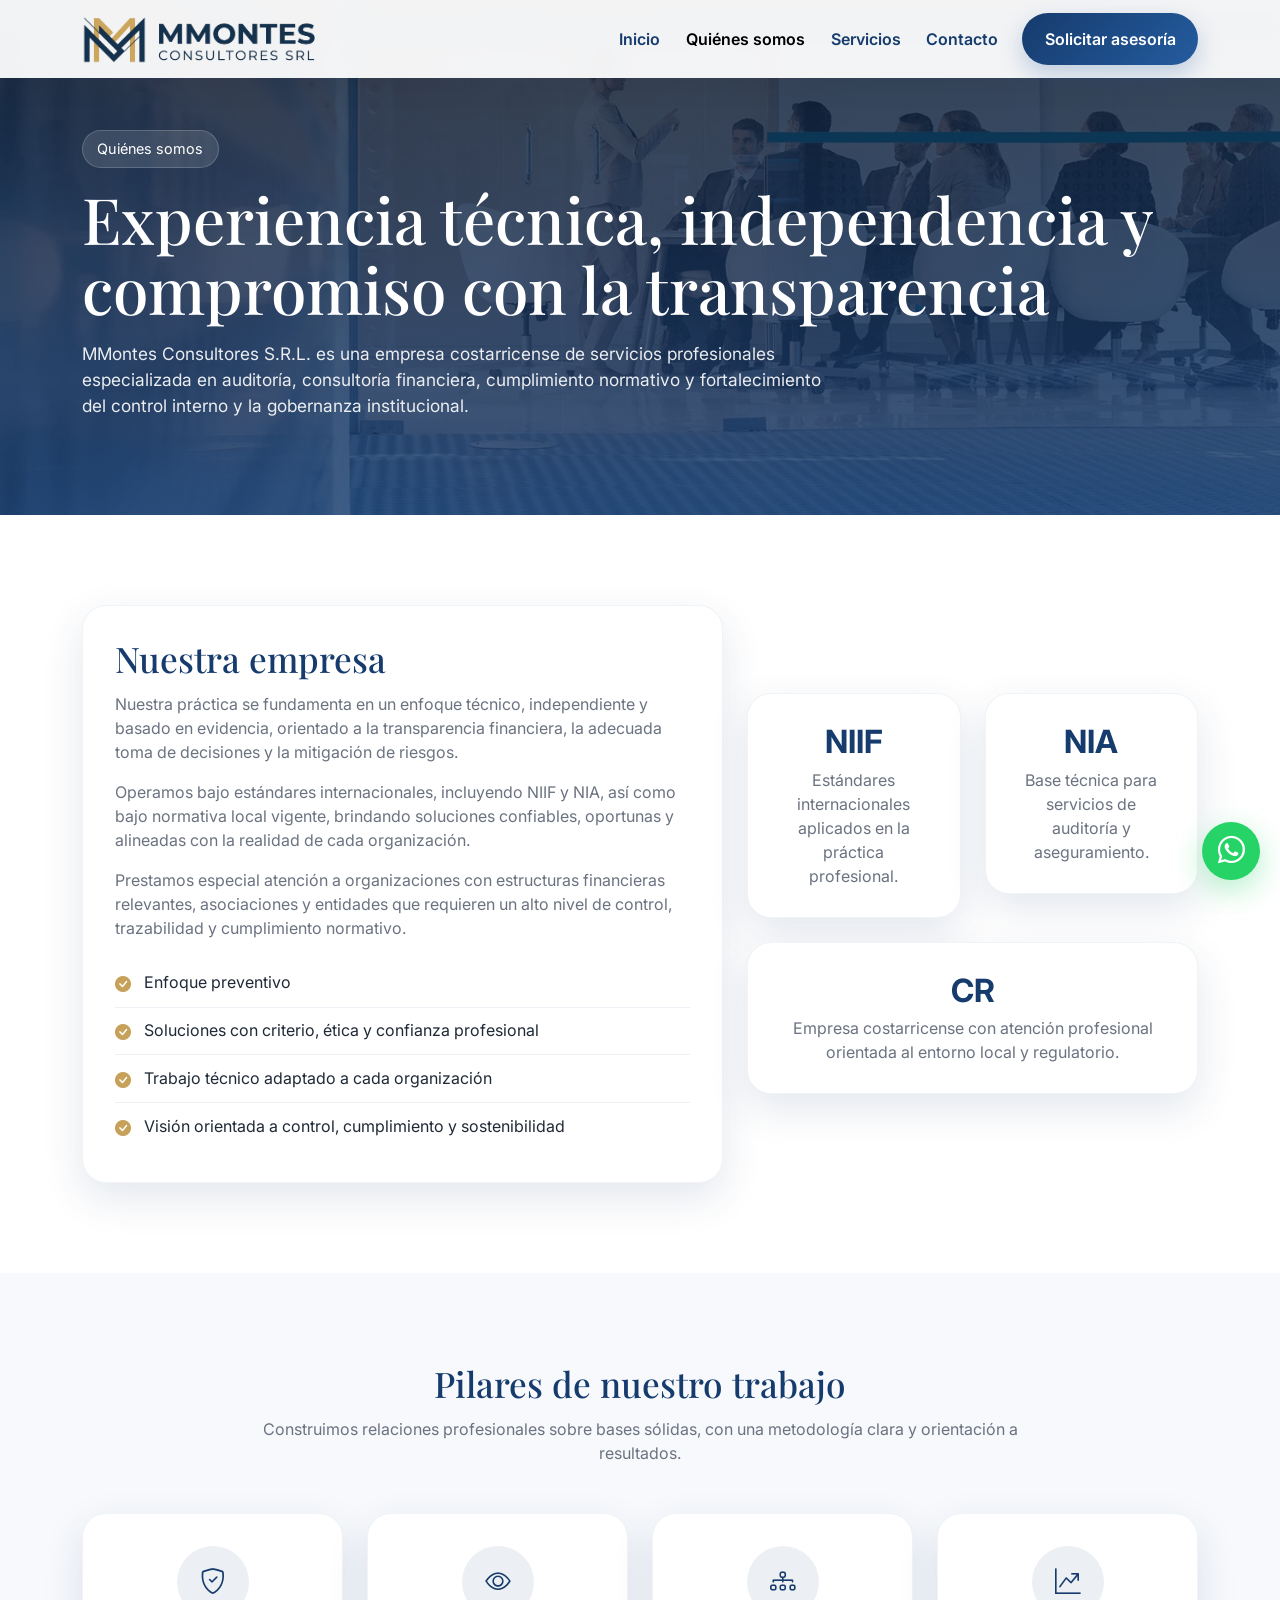
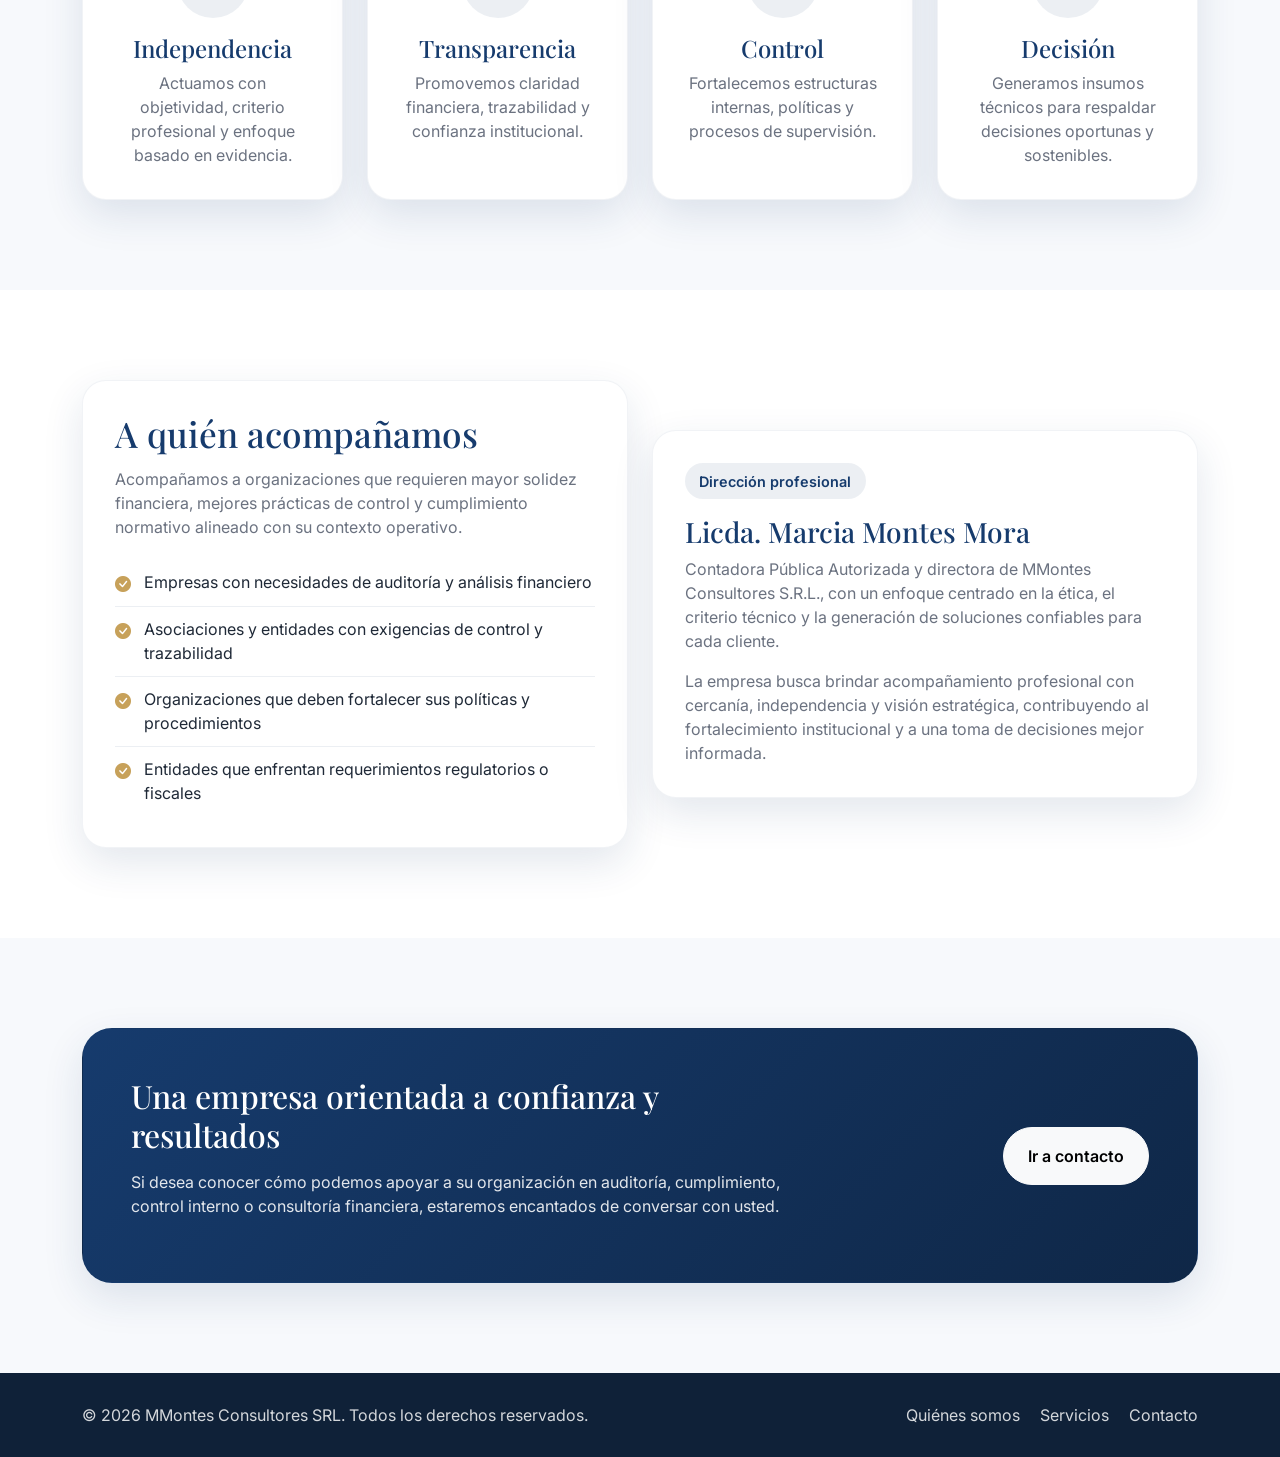
==== about.html @ fa21d96b "Mejora rendimiento cambio LCP" ====
<!DOCTYPE html>
<html lang="es">
<head>
  <meta charset="UTF-8" />
  <meta name="viewport" content="width=device-width, initial-scale=1.0" />
  <title>Quiénes Somos | MMontes Consultores SRL</title>
  <meta name="description" content="Conozca a MMontes Consultores SRL, empresa costarricense especializada en auditoría, control interno, consultoría financiera, cumplimiento normativo y gobierno corporativo." />
  <meta name="geo.region" content="CR">
  <meta name="geo.placename" content="San José, Costa Rica">

  <link rel="preload" as="image" href="assets/hero-about.webp" fetchpriority="high">

  <link rel="preload" href="https://cdn.jsdelivr.net/npm/bootstrap@5.3.3/dist/css/bootstrap.min.css" as="style" onload="this.onload=null;this.rel='stylesheet'">
  <noscript><link rel="stylesheet" href="https://cdn.jsdelivr.net/npm/bootstrap@5.3.3/dist/css/bootstrap.min.css"></noscript>

  <link rel="preload" href="https://cdn.jsdelivr.net/npm/bootstrap-icons@1.11.3/font/bootstrap-icons.min.css" as="style" onload="this.onload=null;this.rel='stylesheet'">
  <noscript><link rel="stylesheet" href="https://cdn.jsdelivr.net/npm/bootstrap-icons@1.11.3/font/bootstrap-icons.min.css"></noscript>

  <link rel="preconnect" href="https://fonts.googleapis.com">
  <link rel="preconnect" href="https://fonts.gstatic.com" crossorigin>
  <link rel="preload" href="https://fonts.googleapis.com/css2?family=Playfair+Display:wght@600;700&family=Inter:wght@400;500;600;700&display=swap" as="style" onload="this.onload=null;this.rel='stylesheet'">
  <noscript><link rel="stylesheet" href="https://fonts.googleapis.com/css2?family=Playfair+Display:wght@600;700&family=Inter:wght@400;500;600;700&display=swap"></noscript>

  <link rel="icon" type="image/png" sizes="32x32" href="assets/favicon.png">
  <link rel="apple-touch-icon" href="assets/favicon.png">

  <link rel="stylesheet" href="css/style.css">

  <style>
    .hero-about {
      background:
        linear-gradient(rgba(10, 26, 48, 0.80), rgba(22, 59, 109, 0.82)),
        url('assets/hero-about.webp') center/cover no-repeat;
    }
  </style>
</head>
<body>

  <nav class="navbar navbar-expand-lg fixed-top">
    <div class="container">
      <a class="navbar-brand d-flex align-items-center gap-2" href="index.html">
        <img src="assets/logo.png" alt="MMontes Consultores SRL" width="200" height="52">
      </a>

      <button class="navbar-toggler" type="button" data-bs-toggle="collapse" data-bs-target="#menuPrincipal">
        <span class="navbar-toggler-icon"></span>
      </button>

      <div class="collapse navbar-collapse" id="menuPrincipal">
        <ul class="navbar-nav ms-auto align-items-lg-center">
          <li class="nav-item"><a class="nav-link" href="index.html">Inicio</a></li>
          <li class="nav-item"><a class="nav-link active" href="about.html">Quiénes somos</a></li>
          <li class="nav-item"><a class="nav-link" href="servicios.html">Servicios</a></li>
          <li class="nav-item"><a class="nav-link" href="contacto.html">Contacto</a></li>
          <li class="nav-item ms-lg-3 mt-3 mt-lg-0">
            <a class="btn btn-brand" href="contacto.html">Solicitar asesoría</a>
          </li>
        </ul>
      </div>
    </div>
  </nav>

  <section class="page-hero hero-about">
    <div class="container">
      <span class="badge-soft">Quiénes somos</span>
      <h1>Experiencia técnica, independencia y compromiso con la transparencia</h1>
      <p>
        MMontes Consultores S.R.L. es una empresa costarricense de servicios profesionales especializada en auditoría, consultoría financiera, cumplimiento normativo y fortalecimiento del control interno y la gobernanza institucional.
      </p>
    </div>
  </section>

  <section class="section">
    <div class="container">
      <div class="row g-4 align-items-center">
        <div class="col-lg-7">
          <div class="content-card">
            <h2 class="section-title">Nuestra empresa</h2>
            <p class="mb-3">
              Nuestra práctica se fundamenta en un enfoque técnico, independiente y basado en evidencia, orientado a la transparencia financiera, la adecuada toma de decisiones y la mitigación de riesgos.
            </p>
            <p class="mb-3">
              Operamos bajo estándares internacionales, incluyendo NIIF y NIA, así como bajo normativa local vigente, brindando soluciones confiables, oportunas y alineadas con la realidad de cada organización.
            </p>
            <p class="mb-0">
              Prestamos especial atención a organizaciones con estructuras financieras relevantes, asociaciones y entidades que requieren un alto nivel de control, trazabilidad y cumplimiento normativo.
            </p>

            <ul class="check-list">
              <li><i class="bi bi-check-circle-fill"></i><span>Enfoque preventivo</span></li>
              <li><i class="bi bi-check-circle-fill"></i><span>Soluciones con criterio, ética y confianza profesional</span></li>
              <li><i class="bi bi-check-circle-fill"></i><span>Trabajo técnico adaptado a cada organización</span></li>
              <li><i class="bi bi-check-circle-fill"></i><span>Visión orientada a control, cumplimiento y sostenibilidad</span></li>
            </ul>
          </div>
        </div>

        <div class="col-lg-5">
          <div class="row g-4">
            <div class="col-6">
              <div class="metric-card">
                <h3>NIIF</h3>
                <p>Estándares internacionales aplicados en la práctica profesional.</p>
              </div>
            </div>
            <div class="col-6">
              <div class="metric-card">
                <h3>NIA</h3>
                <p>Base técnica para servicios de auditoría y aseguramiento.</p>
              </div>
            </div>
            <div class="col-12">
              <div class="metric-card">
                <h3>CR</h3>
                <p>Empresa costarricense con atención profesional orientada al entorno local y regulatorio.</p>
              </div>
            </div>
          </div>
        </div>
      </div>
    </div>
  </section>

  <section class="section section-soft">
    <div class="container">
      <div class="text-center mb-5">
        <h2 class="section-title">Pilares de nuestro trabajo</h2>
        <p class="section-subtitle">
          Construimos relaciones profesionales sobre bases sólidas, con una metodología clara y orientación a resultados.
        </p>
      </div>

      <div class="row g-4">
        <div class="col-md-6 col-xl-3">
          <div class="pillar-card">
            <div class="pillar-icon"><i class="bi bi-shield-check"></i></div>
            <h4>Independencia</h4>
            <p>Actuamos con objetividad, criterio profesional y enfoque basado en evidencia.</p>
          </div>
        </div>

        <div class="col-md-6 col-xl-3">
          <div class="pillar-card">
            <div class="pillar-icon"><i class="bi bi-eye"></i></div>
            <h4>Transparencia</h4>
            <p>Promovemos claridad financiera, trazabilidad y confianza institucional.</p>
          </div>
        </div>

        <div class="col-md-6 col-xl-3">
          <div class="pillar-card">
            <div class="pillar-icon"><i class="bi bi-diagram-3"></i></div>
            <h4>Control</h4>
            <p>Fortalecemos estructuras internas, políticas y procesos de supervisión.</p>
          </div>
        </div>

        <div class="col-md-6 col-xl-3">
          <div class="pillar-card">
            <div class="pillar-icon"><i class="bi bi-graph-up-arrow"></i></div>
            <h4>Decisión</h4>
            <p>Generamos insumos técnicos para respaldar decisiones oportunas y sostenibles.</p>
          </div>
        </div>
      </div>
    </div>
  </section>

  <section class="section">
    <div class="container">
      <div class="row g-4 align-items-center">
        <div class="col-lg-6">
          <div class="content-card">
            <h2 class="section-title">A quién acompañamos</h2>
            <p class="mb-3">
              Acompañamos a organizaciones que requieren mayor solidez financiera, mejores prácticas de control y cumplimiento normativo alineado con su contexto operativo.
            </p>
            <ul class="check-list">
              <li><i class="bi bi-check-circle-fill"></i><span>Empresas con necesidades de auditoría y análisis financiero</span></li>
              <li><i class="bi bi-check-circle-fill"></i><span>Asociaciones y entidades con exigencias de control y trazabilidad</span></li>
              <li><i class="bi bi-check-circle-fill"></i><span>Organizaciones que deben fortalecer sus políticas y procedimientos</span></li>
              <li><i class="bi bi-check-circle-fill"></i><span>Entidades que enfrentan requerimientos regulatorios o fiscales</span></li>
            </ul>
          </div>
        </div>

        <div class="col-lg-6">
          <div class="director-card">
            <span class="director-badge">Dirección profesional</span>
            <h3>Licda. Marcia Montes Mora</h3>
            <p class="mb-3">
              Contadora Pública Autorizada y directora de MMontes Consultores S.R.L., con un enfoque centrado en la ética, el criterio técnico y la generación de soluciones confiables para cada cliente.
            </p>
            <p class="mb-0">
              La empresa busca brindar acompañamiento profesional con cercanía, independencia y visión estratégica, contribuyendo al fortalecimiento institucional y a una toma de decisiones mejor informada.
            </p>
          </div>
        </div>
      </div>
    </div>
  </section>

  <section class="section section-soft">
    <div class="container">
      <div class="cta-box">
        <div class="row g-4 align-items-center">
          <div class="col-lg-8">
            <h2 class="mb-3">Una empresa orientada a confianza y resultados</h2>
            <p>
              Si desea conocer cómo podemos apoyar a su organización en auditoría, cumplimiento, control interno o consultoría financiera, estaremos encantados de conversar con usted.
            </p>
          </div>
          <div class="col-lg-4 text-lg-end">
            <a href="contacto.html" class="btn btn-light rounded-pill px-4 py-3 fw-semibold">Ir a contacto</a>
          </div>
        </div>
      </div>
    </div>
  </section>

  <footer class="footer">
    <div class="container">
      <div class="row g-3 align-items-center">
        <div class="col-md-7">
          <p class="mb-0">© 2026 MMontes Consultores SRL. Todos los derechos reservados.</p>
        </div>
        <div class="col-md-5 text-md-end">
          <a href="about.html" class="me-3">Quiénes somos</a>
          <a href="servicios.html" class="me-3">Servicios</a>
          <a href="contacto.html">Contacto</a>
        </div>
      </div>
    </div>
  </footer>

  <a class="whatsapp-float" href="https://wa.me/50683025114" target="_blank" aria-label="WhatsApp">
    <i class="bi bi-whatsapp"></i>
  </a>

  <script defer src="https://cdn.jsdelivr.net/npm/bootstrap@5.3.3/dist/js/bootstrap.bundle.min.js"></script>
</body>
</html>
---- css/style.css ----
:root {
  --primary: #163B6D;
  --primary-2: #245C9F;
  --accent: #C7A15A;
  --bg-soft: #F7F9FC;
  --text: #1F2937;
  --muted: #6B7280;
  --white: #FFFFFF;
  --shadow: 0 15px 40px rgba(22, 59, 109, 0.12);
  --radius: 18px;
}

body {
  font-family: 'Inter', sans-serif;
  color: var(--text);
  background-color: #fff;
}

h1, h2, h3, h4, h5,
.brand-title {
  font-family: 'Playfair Display', serif;
}

.navbar {
  background: rgba(255, 255, 255, 0.94);
  backdrop-filter: blur(10px);
  box-shadow: 0 8px 30px rgba(0, 0, 0, 0.05);
}

.navbar-brand img {
  height: 52px;
  width: auto;
}

.nav-link {
  color: var(--primary);
  font-weight: 600;
  margin-left: 0.6rem;
}

.nav-link:hover,
.nav-link.active {
  color: var(--primary-2);
}

.btn-brand {
  background: linear-gradient(135deg, var(--primary), var(--primary-2));
  color: white;
  border: none;
  padding: 0.85rem 1.4rem;
  border-radius: 999px;
  font-weight: 600;
  box-shadow: 0 10px 25px rgba(36, 92, 159, 0.25);
  transition: all 0.25s ease;
}

.btn-brand:hover {
  color: white;
  transform: translateY(-2px);
}

.btn-outline-brand {
  border: 1.5px solid var(--primary);
  color: var(--primary);
  border-radius: 999px;
  padding: 0.85rem 1.4rem;
  font-weight: 600;
}

.btn-outline-brand:hover {
  background: var(--primary);
  color: white;
}

.hero,
.page-hero {
  color: white;
  overflow: hidden;
}

.hero {
  position: relative;
  padding: 130px 0 90px;
}

.page-hero {
  padding: 130px 0 80px;
}

.hero-badge,
.badge-soft {
  display: inline-block;
  background: rgba(255,255,255,0.12);
  border: 1px solid rgba(255,255,255,0.18);
  color: #fff;
  padding: 0.45rem 0.9rem;
  border-radius: 999px;
  font-size: 0.9rem;
}

.hero-badge {
  margin-bottom: 1.2rem;
}

.badge-soft {
  margin-bottom: 1rem;
}

.hero h1,
.page-hero h1 {
  line-height: 1.1;
  margin-bottom: 1rem;
}

.hero h1 {
  font-size: clamp(2.3rem, 5vw, 4.5rem);
}

.page-hero h1 {
  font-size: clamp(2.2rem, 5vw, 4rem);
}

.hero p.lead,
.page-hero p {
  font-size: 1.08rem;
  max-width: 760px;
  color: rgba(255,255,255,0.9);
}

.hero p.lead {
  max-width: 700px;
  color: rgba(255,255,255,0.92);
}

.hero-card {
  background: rgba(255,255,255,0.1);
  border: 1px solid rgba(255,255,255,0.14);
  backdrop-filter: blur(8px);
  border-radius: var(--radius);
  padding: 1.4rem;
  margin-top: 2rem;
}

.hero-card .mini-stat {
  font-size: 0.95rem;
  color: rgba(255,255,255,0.9);
  margin-bottom: 0.65rem;
}

.section {
  padding: 90px 0;
}

.section-soft {
  background: var(--bg-soft);
}

.section-title {
  font-size: 2.2rem;
  color: var(--primary);
  margin-bottom: 0.75rem;
}

.section-subtitle {
  color: var(--muted);
  max-width: 760px;
  margin: 0 auto;
}

.info-card,
.service-card,
.value-card,
.contact-card,
.cta-contact-box,
.content-card,
.pillar-card,
.director-card,
.metric-card,
.service-block,
.mini-card,
.cta-box,
.trust-card {
  background: #fff;
  border-radius: 24px;
  border: 1px solid rgba(22, 59, 109, 0.06);
  box-shadow: var(--shadow);
}

.info-card,
.contact-card,
.content-card,
.director-card,
.mini-card,
.trust-card {
  padding: 2rem;
}

.info-card,
.contact-card,
.value-card,
.content-card,
.service-block,
.mini-card {
  height: 100%;
}

.service-card {
  padding: 2rem 1.6rem;
  height: 100%;
  transition: all 0.25s ease;
}

.service-card:hover,
.service-block:hover {
  transform: translateY(-6px);
  box-shadow: 0 18px 45px rgba(22, 59, 109, 0.15);
}

.value-card {
  padding: 2rem;
  text-align: center;
}

.value-icon {
  width: 70px;
  height: 70px;
  margin: 0 auto 1rem;
  border-radius: 50%;
  background: rgba(22, 59, 109, 0.08);
  color: var(--primary);
  display: flex;
  align-items: center;
  justify-content: center;
  font-size: 1.6rem;
}

.service-icon,
.contact-icon,
.pillar-icon {
  display: flex;
  align-items: center;
  justify-content: center;
  flex-shrink: 0;
}

.service-icon {
  width: 58px;
  height: 58px;
  border-radius: 14px;
  font-size: 1.5rem;
  color: white;
  background: linear-gradient(135deg, var(--primary), var(--primary-2));
  margin-bottom: 1rem;
}

.service-card h4,
.value-card h4,
.pillar-card h4,
.director-card h3,
.mini-card h4 {
  color: var(--primary);
}

.service-card h4,
.value-card h4,
.mini-card h4 {
  font-size: 1.25rem;
  margin-bottom: 0.8rem;
}

.service-card p,
.value-card p,
.info-card p,
.contact-card p,
.cta-contact-box p,
.content-card p,
.director-card p,
.metric-card p,
.pillar-card p,
.mini-card p,
.trust-card p {
  color: var(--muted);
  margin-bottom: 0;
}

.highlight-box,
.cta-box,
.cta-mini {
  background: linear-gradient(135deg, var(--primary), #0F2747);
  color: white;
  box-shadow: var(--shadow);
}

.highlight-box {
  border-radius: 28px;
  padding: 3rem;
}

.cta-box {
  border-radius: 30px;
  padding: 3rem;
}

.cta-mini {
  border-radius: 24px;
  padding: 2rem;
  margin-top: 1.75rem;
}

.highlight-box p,
.cta-box p,
.cta-mini p {
  color: rgba(255,255,255,0.88);
}

.contact-item {
  display: flex;
  gap: 1rem;
  align-items: flex-start;
  margin-bottom: 1.4rem;
}

.contact-item:last-child {
  margin-bottom: 0;
}

.contact-icon {
  width: 50px;
  height: 50px;
  border-radius: 14px;
  background: rgba(22, 59, 109, 0.08);
  color: var(--primary);
  font-size: 1.2rem;
}

.contact-label {
  font-size: 0.9rem;
  color: var(--muted);
  margin-bottom: 0.25rem;
}

.contact-value {
  font-size: 1.05rem;
  color: var(--text);
  font-weight: 600;
  margin-bottom: 0;
  word-break: break-word;
}

.contact-value a {
  color: var(--primary);
  text-decoration: none;
}

.contact-value a:hover {
  color: var(--primary-2);
}

.form-control,
.form-select {
  border-radius: 14px;
  padding: 0.95rem 1rem;
  border: 1px solid rgba(22, 59, 109, 0.15);
  box-shadow: none;
}

.form-control:focus,
.form-select:focus {
  border-color: var(--primary-2);
  box-shadow: 0 0 0 0.2rem rgba(36, 92, 159, 0.15);
}

.trust-list,
.check-list,
.service-list {
  list-style: none;
  padding: 0;
  margin: 1rem 0 0;
}

.check-list {
  margin: 1.25rem 0 0;
}

.trust-list li,
.check-list li,
.service-list li {
  display: flex;
  gap: 0.8rem;
  align-items: flex-start;
  padding: 0.65rem 0;
  color: var(--text);
  border-bottom: 1px solid rgba(22, 59, 109, 0.08);
}

.service-list li {
  padding: 0.6rem 0;
}

.trust-list li:last-child,
.check-list li:last-child,
.service-list li:last-child {
  border-bottom: none;
}

.trust-list i,
.check-list i,
.service-list i {
  color: var(--accent);
  margin-top: 2px;
  flex-shrink: 0;
}

.pillar-card {
  padding: 2rem;
  text-align: center;
  height: 100%;
}

.pillar-icon {
  width: 72px;
  height: 72px;
  border-radius: 50%;
  margin: 0 auto 1rem;
  background: rgba(22, 59, 109, 0.08);
  color: var(--primary);
  font-size: 1.6rem;
}

.metric-card {
  padding: 1.8rem;
  text-align: center;
}

.metric-card h3 {
  color: var(--primary);
  font-size: 2rem;
  margin-bottom: 0.4rem;
  font-family: 'Inter', sans-serif;
  font-weight: 700;
}

.director-badge {
  display: inline-block;
  padding: 0.45rem 0.9rem;
  border-radius: 999px;
  background: rgba(22, 59, 109, 0.08);
  color: var(--primary);
  font-size: 0.9rem;
  font-weight: 600;
  margin-bottom: 1rem;
}

.service-block {
  overflow: hidden;
  transition: all 0.25s ease;
}

.service-header {
  padding: 2rem 2rem 1rem;
  display: flex;
  gap: 1rem;
  align-items: flex-start;
}

.service-header .service-icon {
  width: 64px;
  height: 64px;
  border-radius: 16px;
  font-size: 1.6rem;
  margin-bottom: 0;
}

.service-header h3 {
  color: var(--primary);
  margin-bottom: 0.5rem;
  font-size: 1.6rem;
}

.service-header p {
  color: var(--muted);
  margin-bottom: 0;
}

.service-body {
  padding: 0 2rem 2rem;
}

.mini-card {
  text-align: center;
}

.mini-card i {
  font-size: 2rem;
  color: var(--primary);
  display: inline-block;
  margin-bottom: 1rem;
}

.cta-contact-box {
  padding: 2.5rem;
  text-align: center;
}

.cta-contact-actions {
  display: flex;
  gap: 1rem;
  justify-content: center;
  flex-wrap: wrap;
  margin-top: 1.75rem;
}

.cta-contact-meta {
  margin-top: 2rem;
  padding-top: 1.5rem;
  border-top: 1px solid rgba(22, 59, 109, 0.08);
}

.cta-contact-meta .meta-item {
  display: flex;
  gap: 0.75rem;
  align-items: center;
  justify-content: center;
  color: var(--text);
  margin-bottom: 0.85rem;
  flex-wrap: wrap;
}

.cta-contact-meta .meta-item:last-child {
  margin-bottom: 0;
}

.cta-contact-meta i {
  color: var(--accent);
}

.footer {
  background: #0F2138;
  color: rgba(255,255,255,0.82);
  padding: 30px 0;
}

.footer a {
  color: rgba(255,255,255,0.82);
  text-decoration: none;
}

.footer a:hover {
  color: white;
}

.whatsapp-float {
  position: fixed;
  right: 20px;
  bottom: 20px;
  width: 58px;
  height: 58px;
  border-radius: 50%;
  display: flex;
  align-items: center;
  justify-content: center;
  background: #25D366;
  color: white;
  font-size: 1.7rem;
  box-shadow: 0 10px 30px rgba(37, 211, 102, 0.35);
  z-index: 999;
  text-decoration: none;
  transition: all 0.25s ease;
}

.whatsapp-float:hover {
  color: white;
  transform: translateY(-2px);
}

.card {
  padding: 40px;
  border-radius: 20px;
  box-shadow: 0 15px 40px rgba(0,0,0,0.1);
  max-width: 500px;
}

@media (max-width: 991.98px) {
  .hero,
  .page-hero {
    padding-top: 110px;
  }

  .navbar-brand img {
    height: 45px;
  }

  .section {
    padding: 70px 0;
  }

  .highlight-box,
  .cta-contact-box,
  .cta-box {
    padding: 2rem;
  }

  .service-header,
  .service-body {
    padding-left: 1.5rem;
    padding-right: 1.5rem;
  }

  .contact-card,
  .info-card,
  .trust-card {
    height: auto;
  }
}
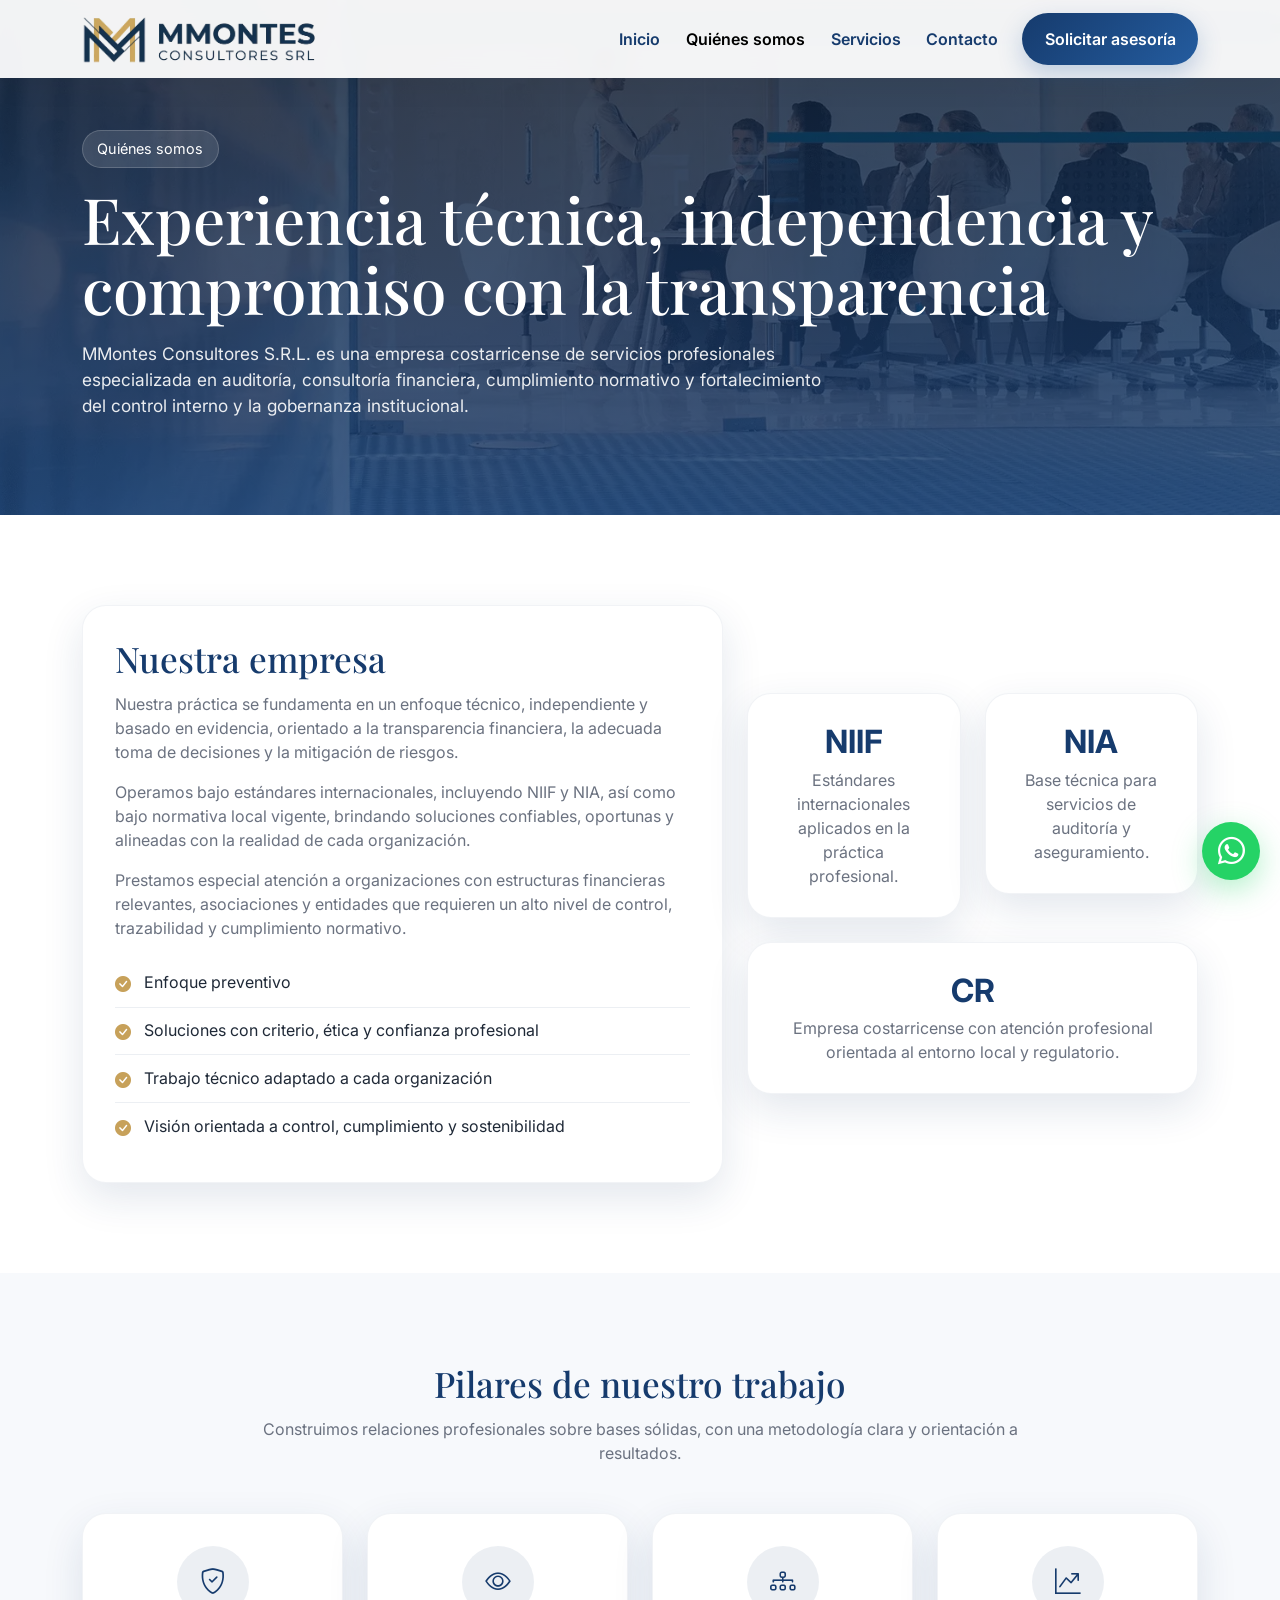
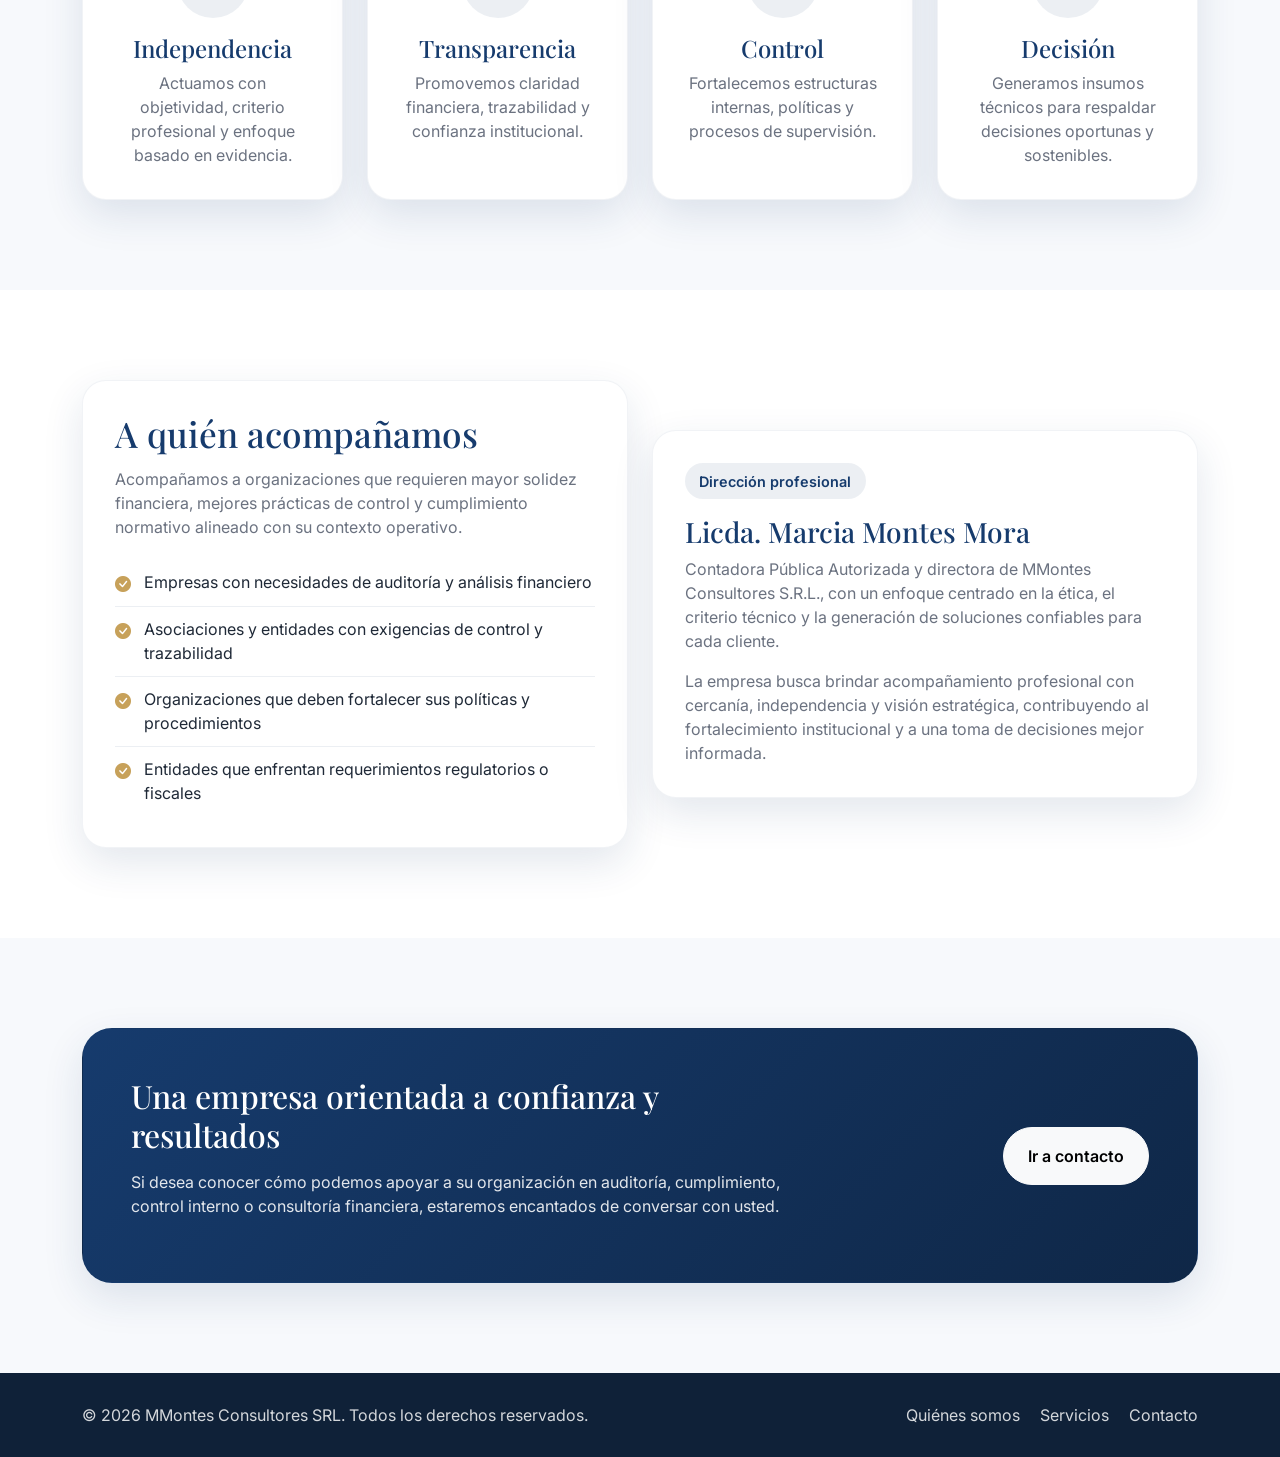
==== commit 2c273d2a: "Mejora rendimiento cambio icon" ====
--- a/about.html
+++ b/about.html
@@ -39,7 +39,7 @@
   <nav class="navbar navbar-expand-lg fixed-top">
     <div class="container">
       <a class="navbar-brand d-flex align-items-center gap-2" href="index.html">
-        <img src="assets/logo.png" alt="MMontes Consultores SRL" width="200" height="52">
+        <img src="assets/logo.webp" alt="MMontes Consultores SRL" width="200" height="52">
       </a>
 
       <button class="navbar-toggler" type="button" data-bs-toggle="collapse" data-bs-target="#menuPrincipal">
@@ -60,6 +60,7 @@
     </div>
   </nav>
 
+  <main>
   <section class="page-hero hero-about">
     <div class="container">
       <span class="badge-soft">Quiénes somos</span>
@@ -218,6 +219,8 @@
     </div>
   </section>
 
+  </main>
+
   <footer class="footer">
     <div class="container">
       <div class="row g-3 align-items-center">
--- a/css/style.css
+++ b/css/style.css
@@ -573,6 +573,15 @@
   transform: translateY(-2px);
 }
 
+.whatsapp-float i {
+  display: inline-flex;
+  width: 1em;
+  height: 1em;
+  align-items: center;
+  justify-content: center;
+  line-height: 1;
+}
+
 .card {
   padding: 40px;
   border-radius: 20px;
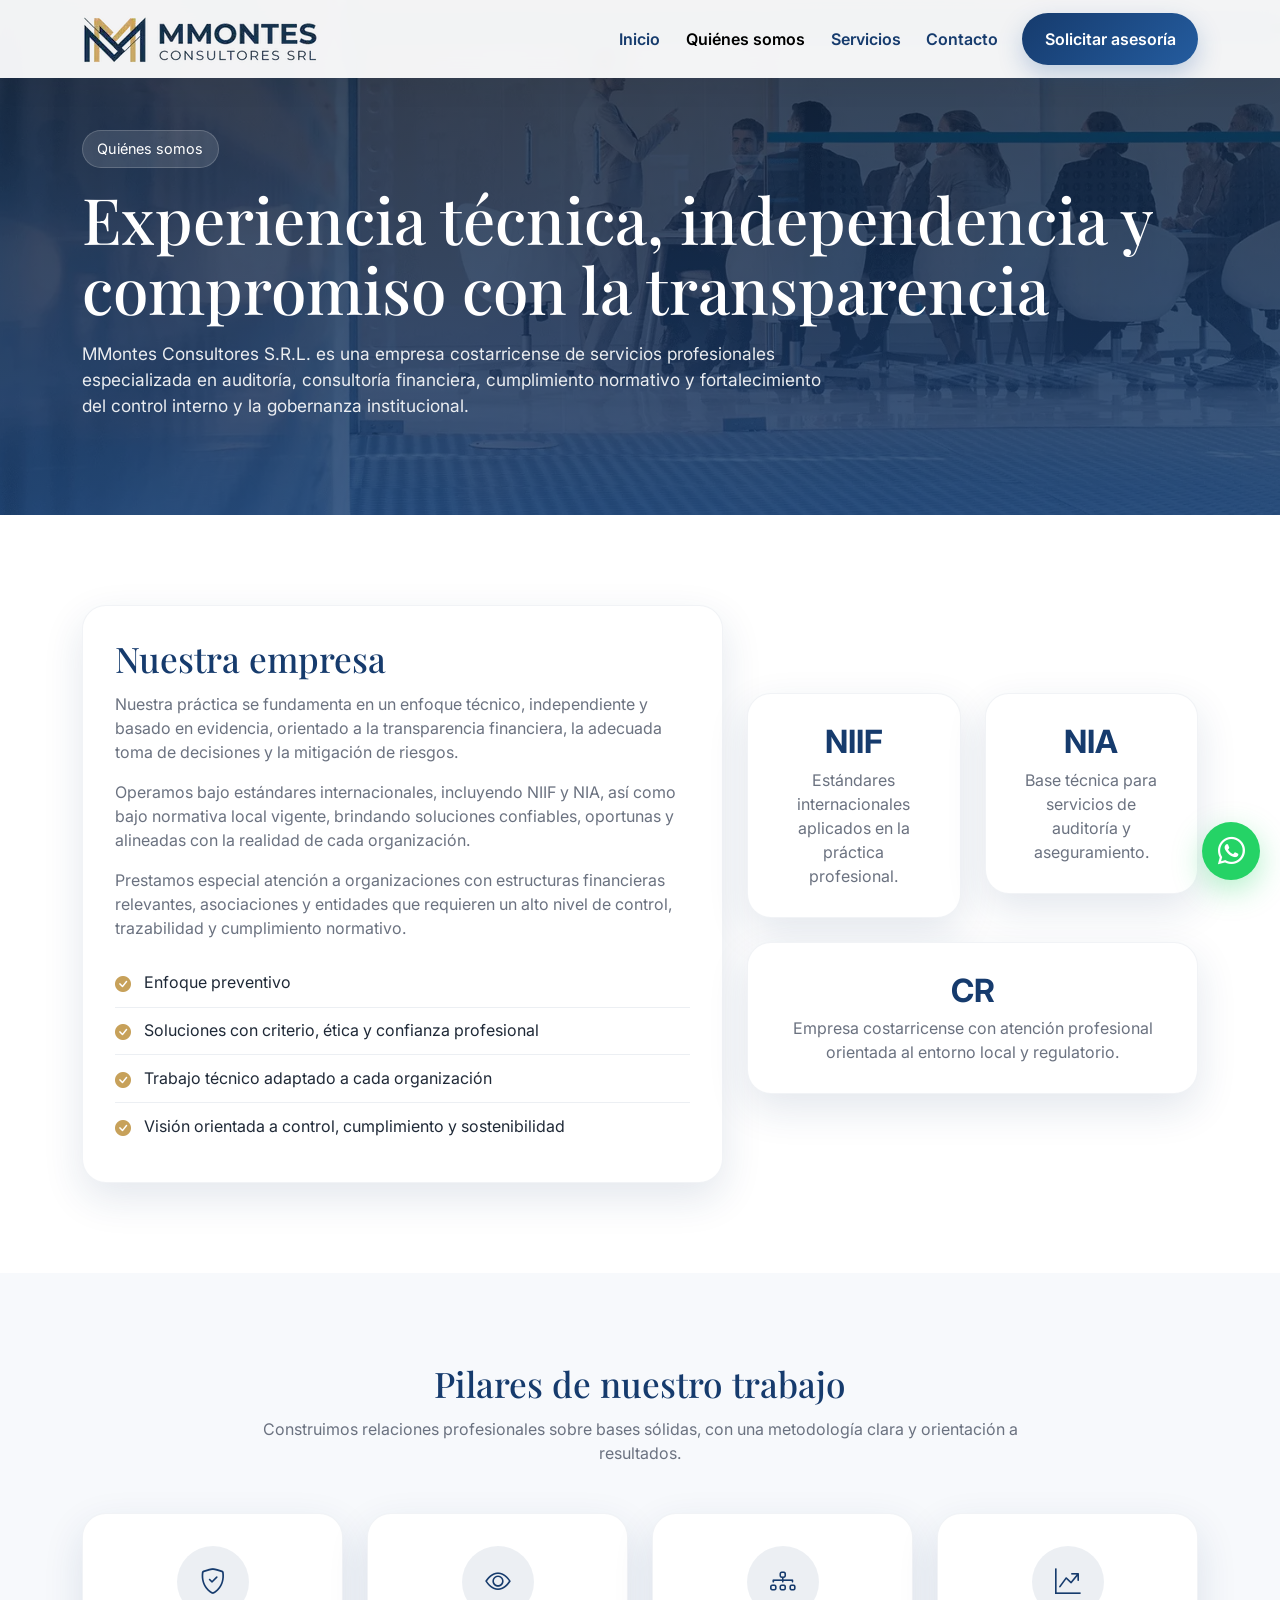
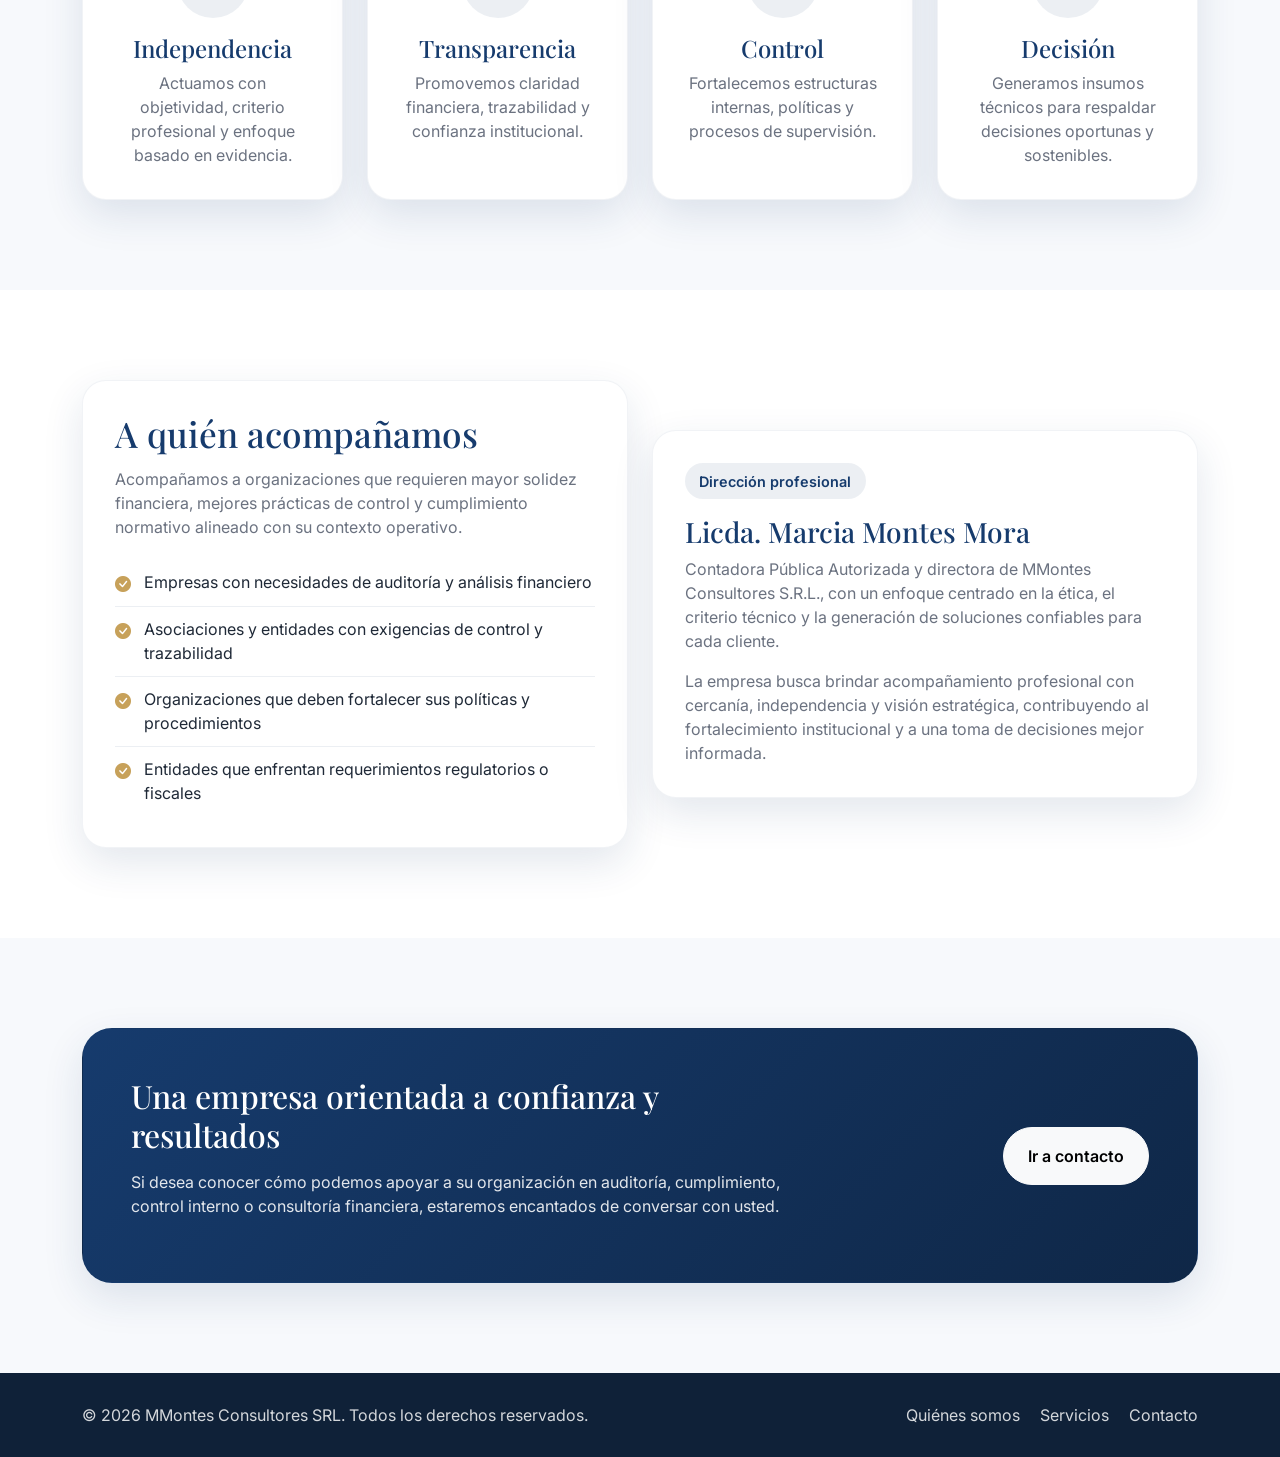
==== commit 6755c842: "Mejora rendimiento cambio icon y style" ====
--- a/about.html
+++ b/about.html
@@ -24,7 +24,8 @@
   <link rel="icon" type="image/png" sizes="32x32" href="assets/favicon.png">
   <link rel="apple-touch-icon" href="assets/favicon.png">
 
-  <link rel="stylesheet" href="css/style.css">
+  <link rel="preload" href="css/style.css" as="style" onload="this.onload=null;this.rel='stylesheet'">
+  <noscript><link rel="stylesheet" href="css/style.css"></noscript>
 
   <style>
     .hero-about {
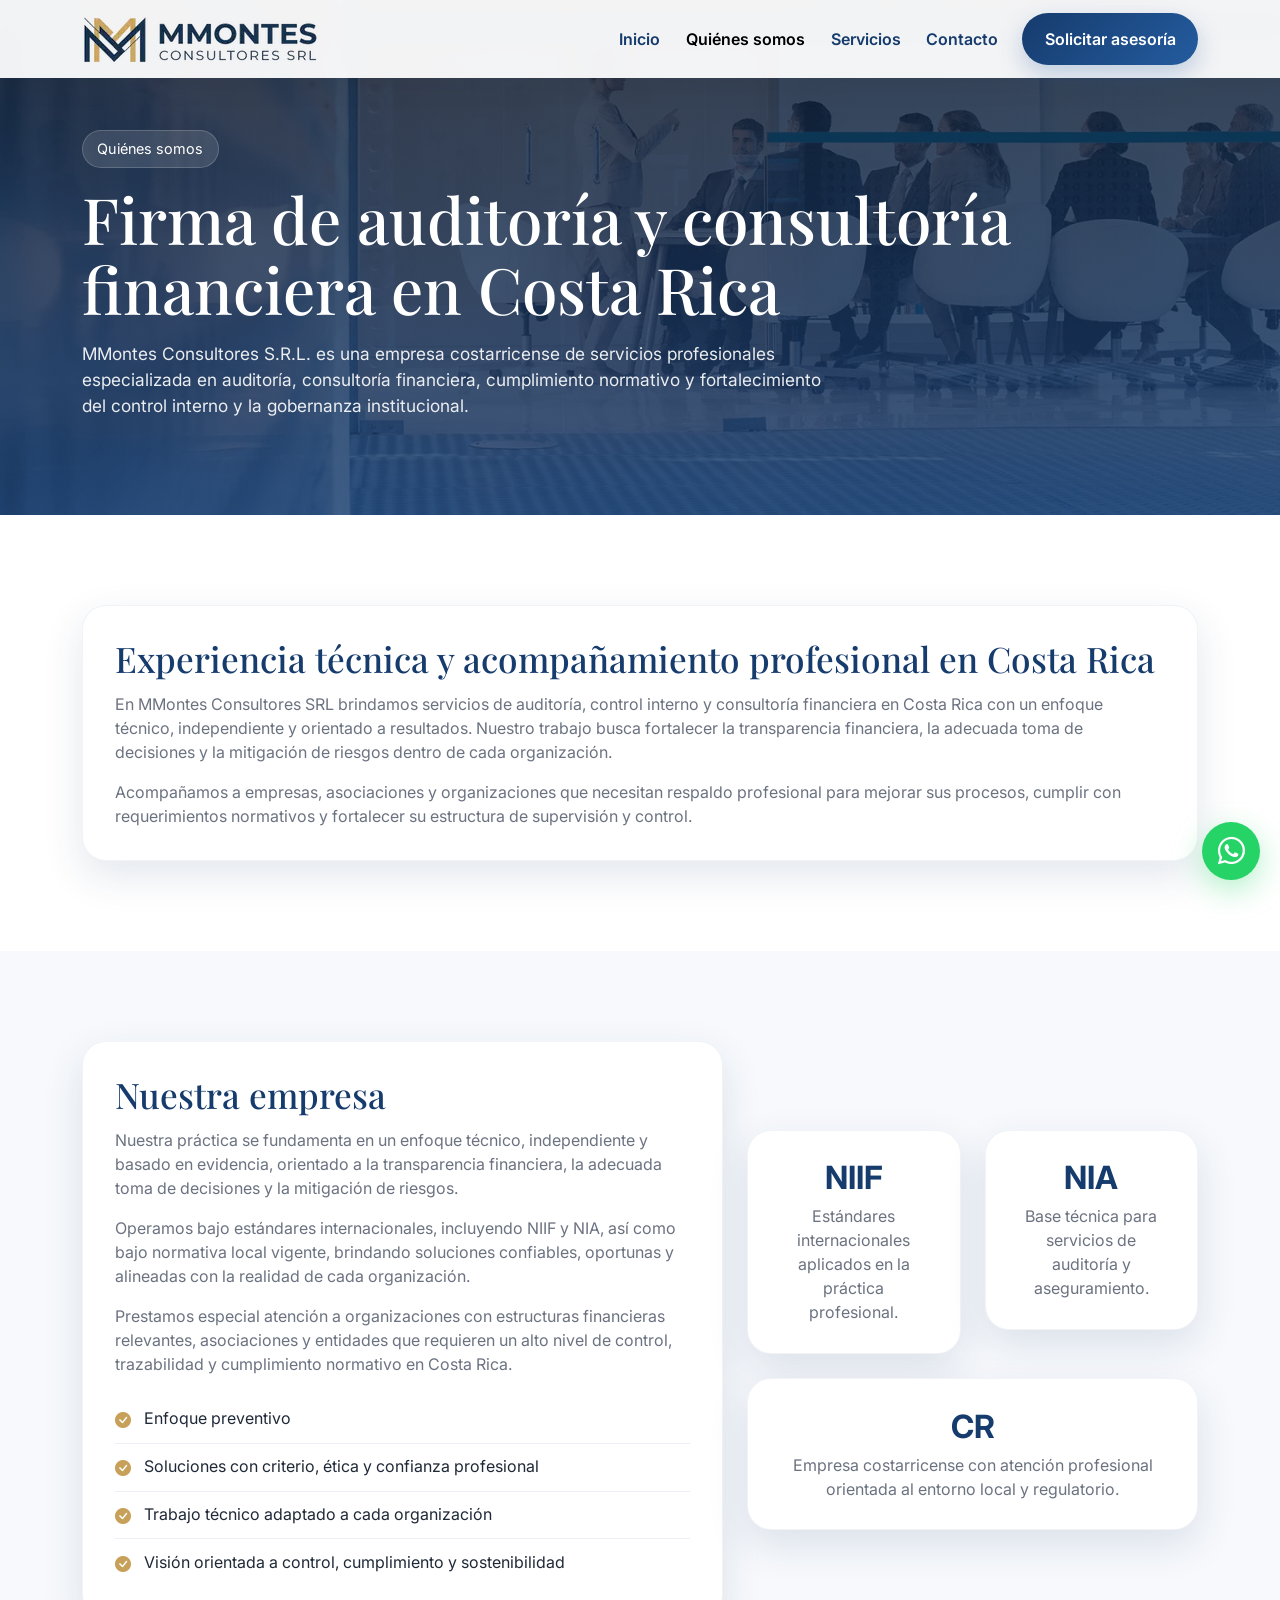
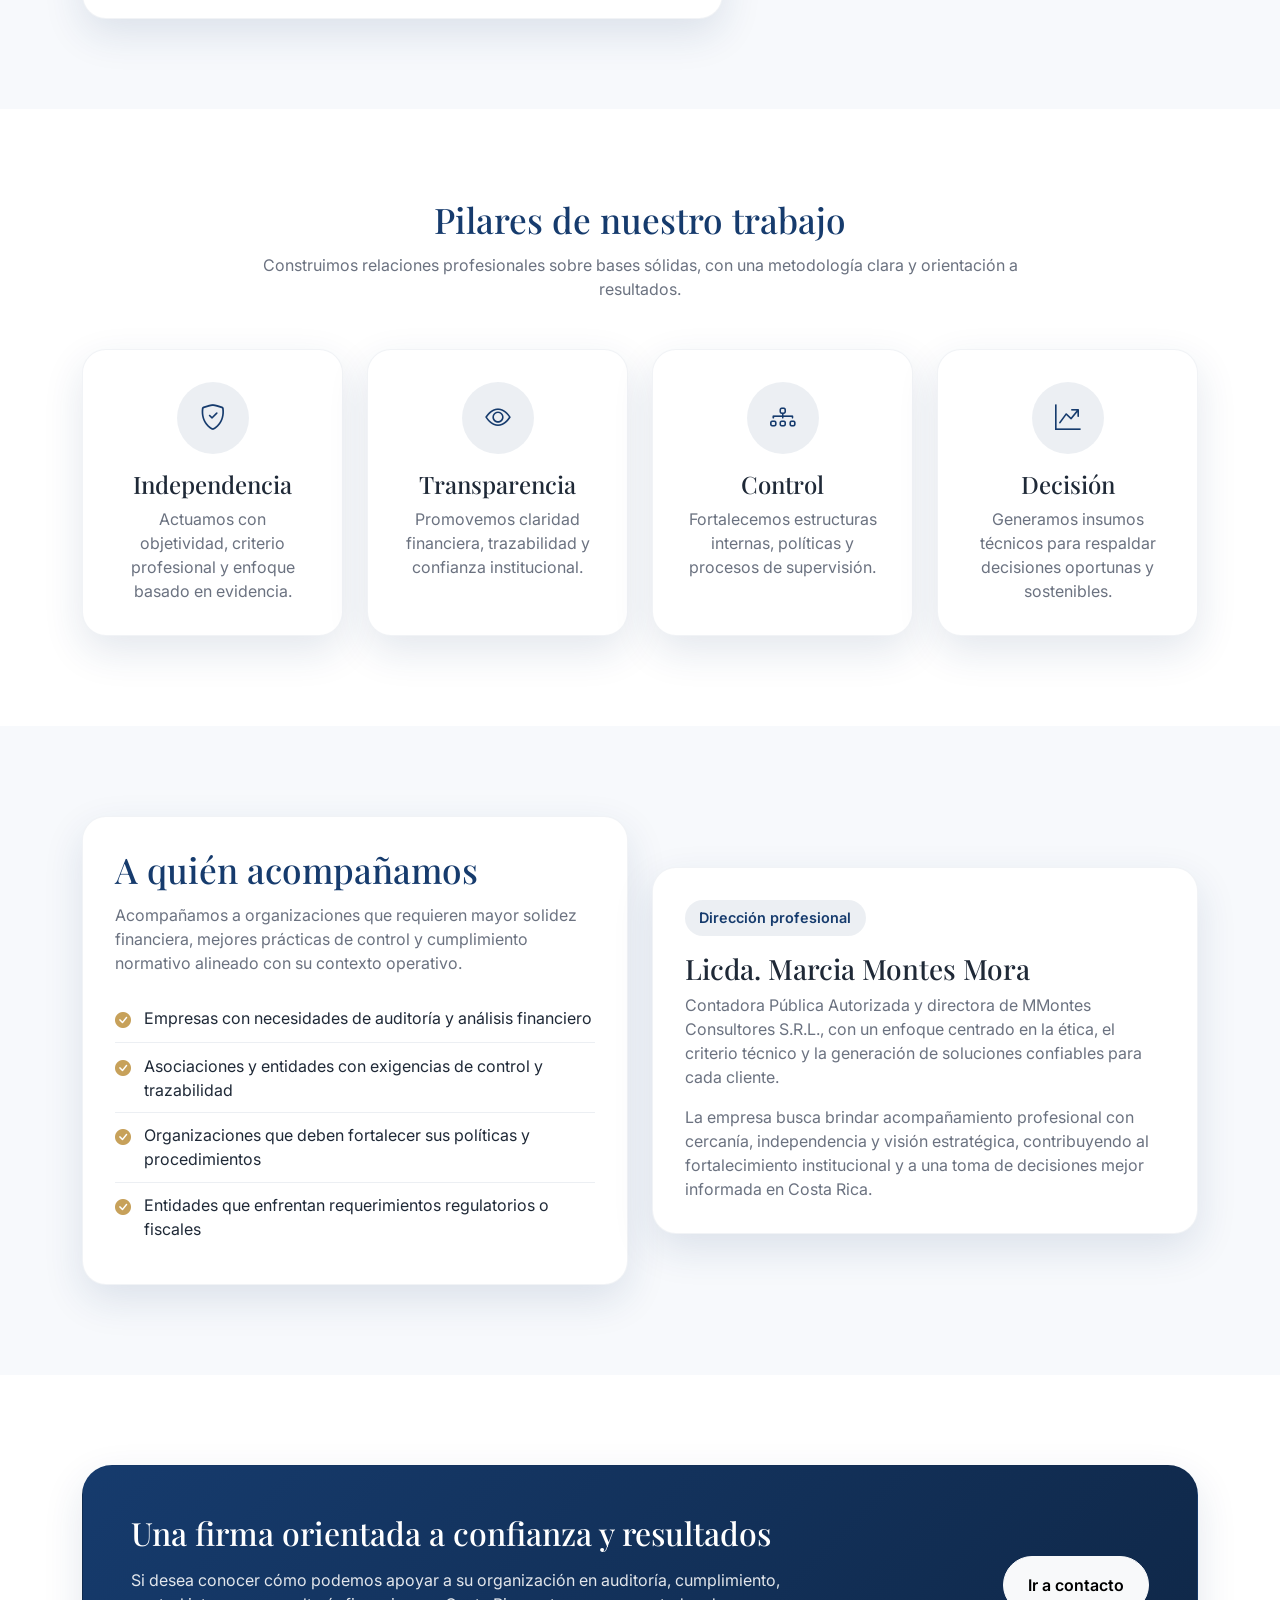
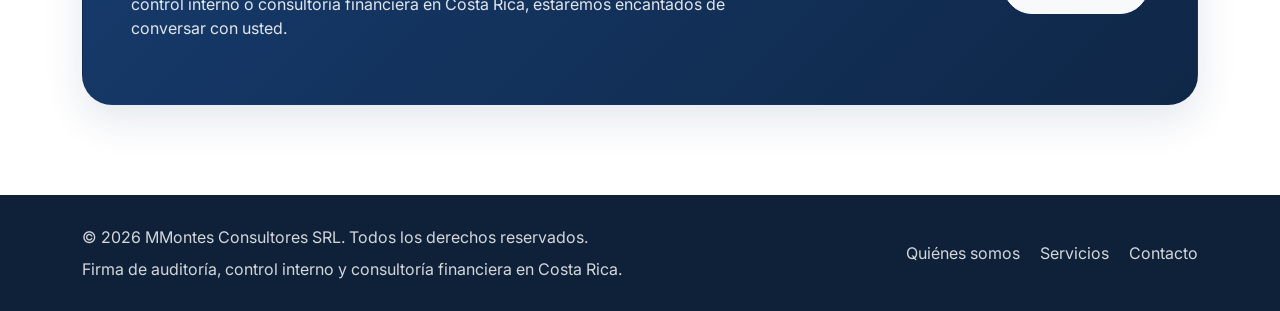
==== commit 50bb4117: "Mejora SEO about" ====
--- a/about.html
+++ b/about.html
@@ -3,10 +3,20 @@
 <head>
   <meta charset="UTF-8" />
   <meta name="viewport" content="width=device-width, initial-scale=1.0" />
-  <title>Quiénes Somos | MMontes Consultores SRL</title>
-  <meta name="description" content="Conozca a MMontes Consultores SRL, empresa costarricense especializada en auditoría, control interno, consultoría financiera, cumplimiento normativo y gobierno corporativo." />
+
+  <title>Quiénes Somos | Firma de Auditoría y Consultoría Financiera en Costa Rica | MMontes Consultores</title>
+  <meta name="description" content="Conozca a MMontes Consultores SRL, firma de auditoría, control interno y consultoría financiera en Costa Rica, orientada a transparencia, cumplimiento y toma de decisiones.">
+  <meta name="robots" content="index, follow">
   <meta name="geo.region" content="CR">
   <meta name="geo.placename" content="San José, Costa Rica">
+
+  <link rel="canonical" href="https://mmontesconsultores.com/about.html">
+
+  <meta property="og:title" content="Quiénes Somos | Firma de Auditoría y Consultoría Financiera en Costa Rica | MMontes Consultores">
+  <meta property="og:description" content="Conozca a MMontes Consultores SRL, firma de auditoría, control interno y consultoría financiera en Costa Rica.">
+  <meta property="og:url" content="https://mmontesconsultores.com/about.html">
+  <meta property="og:type" content="website">
+  <meta property="og:locale" content="es_CR">
 
   <link rel="preload" as="image" href="assets/hero-about.webp" fetchpriority="high">
 
@@ -24,8 +34,7 @@
   <link rel="icon" type="image/png" sizes="32x32" href="assets/favicon.png">
   <link rel="apple-touch-icon" href="assets/favicon.png">
 
-  <link rel="preload" href="css/style.css" as="style" onload="this.onload=null;this.rel='stylesheet'">
-  <noscript><link rel="stylesheet" href="css/style.css"></noscript>
+  <link rel="stylesheet" href="css/style.css">
 
   <style>
     .hero-about {
@@ -34,6 +43,22 @@
         url('assets/hero-about.webp') center/cover no-repeat;
     }
   </style>
+
+  <script type="application/ld+json">
+  {
+    "@context": "https://schema.org",
+    "@type": "ProfessionalService",
+    "name": "MMontes Consultores SRL",
+    "url": "https://mmontesconsultores.com/about.html",
+    "telephone": "+50683025114",
+    "address": {
+      "@type": "PostalAddress",
+      "addressLocality": "San José",
+      "addressCountry": "CR"
+    },
+    "areaServed": "Costa Rica"
+  }
+  </script>
 </head>
 <body>
 
@@ -62,164 +87,177 @@
   </nav>
 
   <main>
-  <section class="page-hero hero-about">
-    <div class="container">
-      <span class="badge-soft">Quiénes somos</span>
-      <h1>Experiencia técnica, independencia y compromiso con la transparencia</h1>
-      <p>
-        MMontes Consultores S.R.L. es una empresa costarricense de servicios profesionales especializada en auditoría, consultoría financiera, cumplimiento normativo y fortalecimiento del control interno y la gobernanza institucional.
-      </p>
-    </div>
-  </section>
-
-  <section class="section">
-    <div class="container">
-      <div class="row g-4 align-items-center">
-        <div class="col-lg-7">
-          <div class="content-card">
-            <h2 class="section-title">Nuestra empresa</h2>
-            <p class="mb-3">
-              Nuestra práctica se fundamenta en un enfoque técnico, independiente y basado en evidencia, orientado a la transparencia financiera, la adecuada toma de decisiones y la mitigación de riesgos.
-            </p>
-            <p class="mb-3">
-              Operamos bajo estándares internacionales, incluyendo NIIF y NIA, así como bajo normativa local vigente, brindando soluciones confiables, oportunas y alineadas con la realidad de cada organización.
-            </p>
-            <p class="mb-0">
-              Prestamos especial atención a organizaciones con estructuras financieras relevantes, asociaciones y entidades que requieren un alto nivel de control, trazabilidad y cumplimiento normativo.
-            </p>
-
-            <ul class="check-list">
-              <li><i class="bi bi-check-circle-fill"></i><span>Enfoque preventivo</span></li>
-              <li><i class="bi bi-check-circle-fill"></i><span>Soluciones con criterio, ética y confianza profesional</span></li>
-              <li><i class="bi bi-check-circle-fill"></i><span>Trabajo técnico adaptado a cada organización</span></li>
-              <li><i class="bi bi-check-circle-fill"></i><span>Visión orientada a control, cumplimiento y sostenibilidad</span></li>
-            </ul>
-          </div>
-        </div>
-
-        <div class="col-lg-5">
-          <div class="row g-4">
-            <div class="col-6">
-              <div class="metric-card">
-                <h3>NIIF</h3>
-                <p>Estándares internacionales aplicados en la práctica profesional.</p>
+    <section class="page-hero hero-about">
+      <div class="container">
+        <span class="badge-soft">Quiénes somos</span>
+        <h1>Firma de auditoría y consultoría financiera en Costa Rica</h1>
+        <p>
+          MMontes Consultores S.R.L. es una empresa costarricense de servicios profesionales especializada en auditoría, consultoría financiera, cumplimiento normativo y fortalecimiento del control interno y la gobernanza institucional.
+        </p>
+      </div>
+    </section>
+
+    <section class="section">
+      <div class="container">
+        <div class="info-card">
+          <h2 class="section-title">Experiencia técnica y acompañamiento profesional en Costa Rica</h2>
+          <p class="mb-3">
+            En MMontes Consultores SRL brindamos servicios de auditoría, control interno y consultoría financiera en Costa Rica con un enfoque técnico, independiente y orientado a resultados. Nuestro trabajo busca fortalecer la transparencia financiera, la adecuada toma de decisiones y la mitigación de riesgos dentro de cada organización.
+          </p>
+          <p class="mb-0">
+            Acompañamos a empresas, asociaciones y organizaciones que necesitan respaldo profesional para mejorar sus procesos, cumplir con requerimientos normativos y fortalecer su estructura de supervisión y control.
+          </p>
+        </div>
+      </div>
+    </section>
+
+    <section class="section section-soft">
+      <div class="container">
+        <div class="row g-4 align-items-center">
+          <div class="col-lg-7">
+            <div class="content-card">
+              <h2 class="section-title">Nuestra empresa</h2>
+              <p class="mb-3">
+                Nuestra práctica se fundamenta en un enfoque técnico, independiente y basado en evidencia, orientado a la transparencia financiera, la adecuada toma de decisiones y la mitigación de riesgos.
+              </p>
+              <p class="mb-3">
+                Operamos bajo estándares internacionales, incluyendo NIIF y NIA, así como bajo normativa local vigente, brindando soluciones confiables, oportunas y alineadas con la realidad de cada organización.
+              </p>
+              <p class="mb-0">
+                Prestamos especial atención a organizaciones con estructuras financieras relevantes, asociaciones y entidades que requieren un alto nivel de control, trazabilidad y cumplimiento normativo en Costa Rica.
+              </p>
+
+              <ul class="check-list">
+                <li><i class="bi bi-check-circle-fill"></i><span>Enfoque preventivo</span></li>
+                <li><i class="bi bi-check-circle-fill"></i><span>Soluciones con criterio, ética y confianza profesional</span></li>
+                <li><i class="bi bi-check-circle-fill"></i><span>Trabajo técnico adaptado a cada organización</span></li>
+                <li><i class="bi bi-check-circle-fill"></i><span>Visión orientada a control, cumplimiento y sostenibilidad</span></li>
+              </ul>
+            </div>
+          </div>
+
+          <div class="col-lg-5">
+            <div class="row g-4">
+              <div class="col-6">
+                <div class="metric-card">
+                  <h3>NIIF</h3>
+                  <p>Estándares internacionales aplicados en la práctica profesional.</p>
+                </div>
               </div>
-            </div>
-            <div class="col-6">
-              <div class="metric-card">
-                <h3>NIA</h3>
-                <p>Base técnica para servicios de auditoría y aseguramiento.</p>
+              <div class="col-6">
+                <div class="metric-card">
+                  <h3>NIA</h3>
+                  <p>Base técnica para servicios de auditoría y aseguramiento.</p>
+                </div>
               </div>
-            </div>
-            <div class="col-12">
-              <div class="metric-card">
-                <h3>CR</h3>
-                <p>Empresa costarricense con atención profesional orientada al entorno local y regulatorio.</p>
+              <div class="col-12">
+                <div class="metric-card">
+                  <h3>CR</h3>
+                  <p>Empresa costarricense con atención profesional orientada al entorno local y regulatorio.</p>
+                </div>
               </div>
             </div>
           </div>
         </div>
       </div>
-    </div>
-  </section>
-
-  <section class="section section-soft">
-    <div class="container">
-      <div class="text-center mb-5">
-        <h2 class="section-title">Pilares de nuestro trabajo</h2>
-        <p class="section-subtitle">
-          Construimos relaciones profesionales sobre bases sólidas, con una metodología clara y orientación a resultados.
-        </p>
-      </div>
-
-      <div class="row g-4">
-        <div class="col-md-6 col-xl-3">
-          <div class="pillar-card">
-            <div class="pillar-icon"><i class="bi bi-shield-check"></i></div>
-            <h4>Independencia</h4>
-            <p>Actuamos con objetividad, criterio profesional y enfoque basado en evidencia.</p>
-          </div>
-        </div>
-
-        <div class="col-md-6 col-xl-3">
-          <div class="pillar-card">
-            <div class="pillar-icon"><i class="bi bi-eye"></i></div>
-            <h4>Transparencia</h4>
-            <p>Promovemos claridad financiera, trazabilidad y confianza institucional.</p>
-          </div>
-        </div>
-
-        <div class="col-md-6 col-xl-3">
-          <div class="pillar-card">
-            <div class="pillar-icon"><i class="bi bi-diagram-3"></i></div>
-            <h4>Control</h4>
-            <p>Fortalecemos estructuras internas, políticas y procesos de supervisión.</p>
-          </div>
-        </div>
-
-        <div class="col-md-6 col-xl-3">
-          <div class="pillar-card">
-            <div class="pillar-icon"><i class="bi bi-graph-up-arrow"></i></div>
-            <h4>Decisión</h4>
-            <p>Generamos insumos técnicos para respaldar decisiones oportunas y sostenibles.</p>
-          </div>
-        </div>
-      </div>
-    </div>
-  </section>
-
-  <section class="section">
-    <div class="container">
-      <div class="row g-4 align-items-center">
-        <div class="col-lg-6">
-          <div class="content-card">
-            <h2 class="section-title">A quién acompañamos</h2>
-            <p class="mb-3">
-              Acompañamos a organizaciones que requieren mayor solidez financiera, mejores prácticas de control y cumplimiento normativo alineado con su contexto operativo.
-            </p>
-            <ul class="check-list">
-              <li><i class="bi bi-check-circle-fill"></i><span>Empresas con necesidades de auditoría y análisis financiero</span></li>
-              <li><i class="bi bi-check-circle-fill"></i><span>Asociaciones y entidades con exigencias de control y trazabilidad</span></li>
-              <li><i class="bi bi-check-circle-fill"></i><span>Organizaciones que deben fortalecer sus políticas y procedimientos</span></li>
-              <li><i class="bi bi-check-circle-fill"></i><span>Entidades que enfrentan requerimientos regulatorios o fiscales</span></li>
-            </ul>
-          </div>
-        </div>
-
-        <div class="col-lg-6">
-          <div class="director-card">
-            <span class="director-badge">Dirección profesional</span>
-            <h3>Licda. Marcia Montes Mora</h3>
-            <p class="mb-3">
-              Contadora Pública Autorizada y directora de MMontes Consultores S.R.L., con un enfoque centrado en la ética, el criterio técnico y la generación de soluciones confiables para cada cliente.
-            </p>
-            <p class="mb-0">
-              La empresa busca brindar acompañamiento profesional con cercanía, independencia y visión estratégica, contribuyendo al fortalecimiento institucional y a una toma de decisiones mejor informada.
-            </p>
-          </div>
-        </div>
-      </div>
-    </div>
-  </section>
-
-  <section class="section section-soft">
-    <div class="container">
-      <div class="cta-box">
+    </section>
+
+    <section class="section">
+      <div class="container">
+        <div class="text-center mb-5">
+          <h2 class="section-title">Pilares de nuestro trabajo</h2>
+          <p class="section-subtitle">
+            Construimos relaciones profesionales sobre bases sólidas, con una metodología clara y orientación a resultados.
+          </p>
+        </div>
+
+        <div class="row g-4">
+          <div class="col-md-6 col-xl-3">
+            <div class="pillar-card">
+              <div class="pillar-icon"><i class="bi bi-shield-check"></i></div>
+              <h3 class="h4">Independencia</h3>
+              <p>Actuamos con objetividad, criterio profesional y enfoque basado en evidencia.</p>
+            </div>
+          </div>
+
+          <div class="col-md-6 col-xl-3">
+            <div class="pillar-card">
+              <div class="pillar-icon"><i class="bi bi-eye"></i></div>
+              <h3 class="h4">Transparencia</h3>
+              <p>Promovemos claridad financiera, trazabilidad y confianza institucional.</p>
+            </div>
+          </div>
+
+          <div class="col-md-6 col-xl-3">
+            <div class="pillar-card">
+              <div class="pillar-icon"><i class="bi bi-diagram-3"></i></div>
+              <h3 class="h4">Control</h3>
+              <p>Fortalecemos estructuras internas, políticas y procesos de supervisión.</p>
+            </div>
+          </div>
+
+          <div class="col-md-6 col-xl-3">
+            <div class="pillar-card">
+              <div class="pillar-icon"><i class="bi bi-graph-up-arrow"></i></div>
+              <h3 class="h4">Decisión</h3>
+              <p>Generamos insumos técnicos para respaldar decisiones oportunas y sostenibles.</p>
+            </div>
+          </div>
+        </div>
+      </div>
+    </section>
+
+    <section class="section section-soft">
+      <div class="container">
         <div class="row g-4 align-items-center">
-          <div class="col-lg-8">
-            <h2 class="mb-3">Una empresa orientada a confianza y resultados</h2>
-            <p>
-              Si desea conocer cómo podemos apoyar a su organización en auditoría, cumplimiento, control interno o consultoría financiera, estaremos encantados de conversar con usted.
-            </p>
-          </div>
-          <div class="col-lg-4 text-lg-end">
-            <a href="contacto.html" class="btn btn-light rounded-pill px-4 py-3 fw-semibold">Ir a contacto</a>
-          </div>
-        </div>
-      </div>
-    </div>
-  </section>
-
+          <div class="col-lg-6">
+            <div class="content-card">
+              <h2 class="section-title">A quién acompañamos</h2>
+              <p class="mb-3">
+                Acompañamos a organizaciones que requieren mayor solidez financiera, mejores prácticas de control y cumplimiento normativo alineado con su contexto operativo.
+              </p>
+              <ul class="check-list">
+                <li><i class="bi bi-check-circle-fill"></i><span>Empresas con necesidades de auditoría y análisis financiero</span></li>
+                <li><i class="bi bi-check-circle-fill"></i><span>Asociaciones y entidades con exigencias de control y trazabilidad</span></li>
+                <li><i class="bi bi-check-circle-fill"></i><span>Organizaciones que deben fortalecer sus políticas y procedimientos</span></li>
+                <li><i class="bi bi-check-circle-fill"></i><span>Entidades que enfrentan requerimientos regulatorios o fiscales</span></li>
+              </ul>
+            </div>
+          </div>
+
+          <div class="col-lg-6">
+            <div class="director-card">
+              <span class="director-badge">Dirección profesional</span>
+              <h2 class="h3">Licda. Marcia Montes Mora</h2>
+              <p class="mb-3">
+                Contadora Pública Autorizada y directora de MMontes Consultores S.R.L., con un enfoque centrado en la ética, el criterio técnico y la generación de soluciones confiables para cada cliente.
+              </p>
+              <p class="mb-0">
+                La empresa busca brindar acompañamiento profesional con cercanía, independencia y visión estratégica, contribuyendo al fortalecimiento institucional y a una toma de decisiones mejor informada en Costa Rica.
+              </p>
+            </div>
+          </div>
+        </div>
+      </div>
+    </section>
+
+    <section class="section">
+      <div class="container">
+        <div class="cta-box">
+          <div class="row g-4 align-items-center">
+            <div class="col-lg-8">
+              <h2 class="mb-3">Una firma orientada a confianza y resultados</h2>
+              <p>
+                Si desea conocer cómo podemos apoyar a su organización en auditoría, cumplimiento, control interno o consultoría financiera en Costa Rica, estaremos encantados de conversar con usted.
+              </p>
+            </div>
+            <div class="col-lg-4 text-lg-end">
+              <a href="contacto.html" class="btn btn-light rounded-pill px-4 py-3 fw-semibold">Ir a contacto</a>
+            </div>
+          </div>
+        </div>
+      </div>
+    </section>
   </main>
 
   <footer class="footer">
@@ -227,6 +265,7 @@
       <div class="row g-3 align-items-center">
         <div class="col-md-7">
           <p class="mb-0">© 2026 MMontes Consultores SRL. Todos los derechos reservados.</p>
+          <p class="mb-0 mt-2">Firma de auditoría, control interno y consultoría financiera en Costa Rica.</p>
         </div>
         <div class="col-md-5 text-md-end">
           <a href="about.html" class="me-3">Quiénes somos</a>
@@ -237,10 +276,11 @@
     </div>
   </footer>
 
-  <a class="whatsapp-float" href="https://wa.me/50683025114" target="_blank" aria-label="WhatsApp">
+  <a class="whatsapp-float" href="https://wa.me/50683025114" target="_blank" rel="noopener" aria-label="WhatsApp">
     <i class="bi bi-whatsapp"></i>
   </a>
 
   <script defer src="https://cdn.jsdelivr.net/npm/bootstrap@5.3.3/dist/js/bootstrap.bundle.min.js"></script>
+  <script defer src="scripts/main.js"></script>
 </body>
-</html>
+</html>
